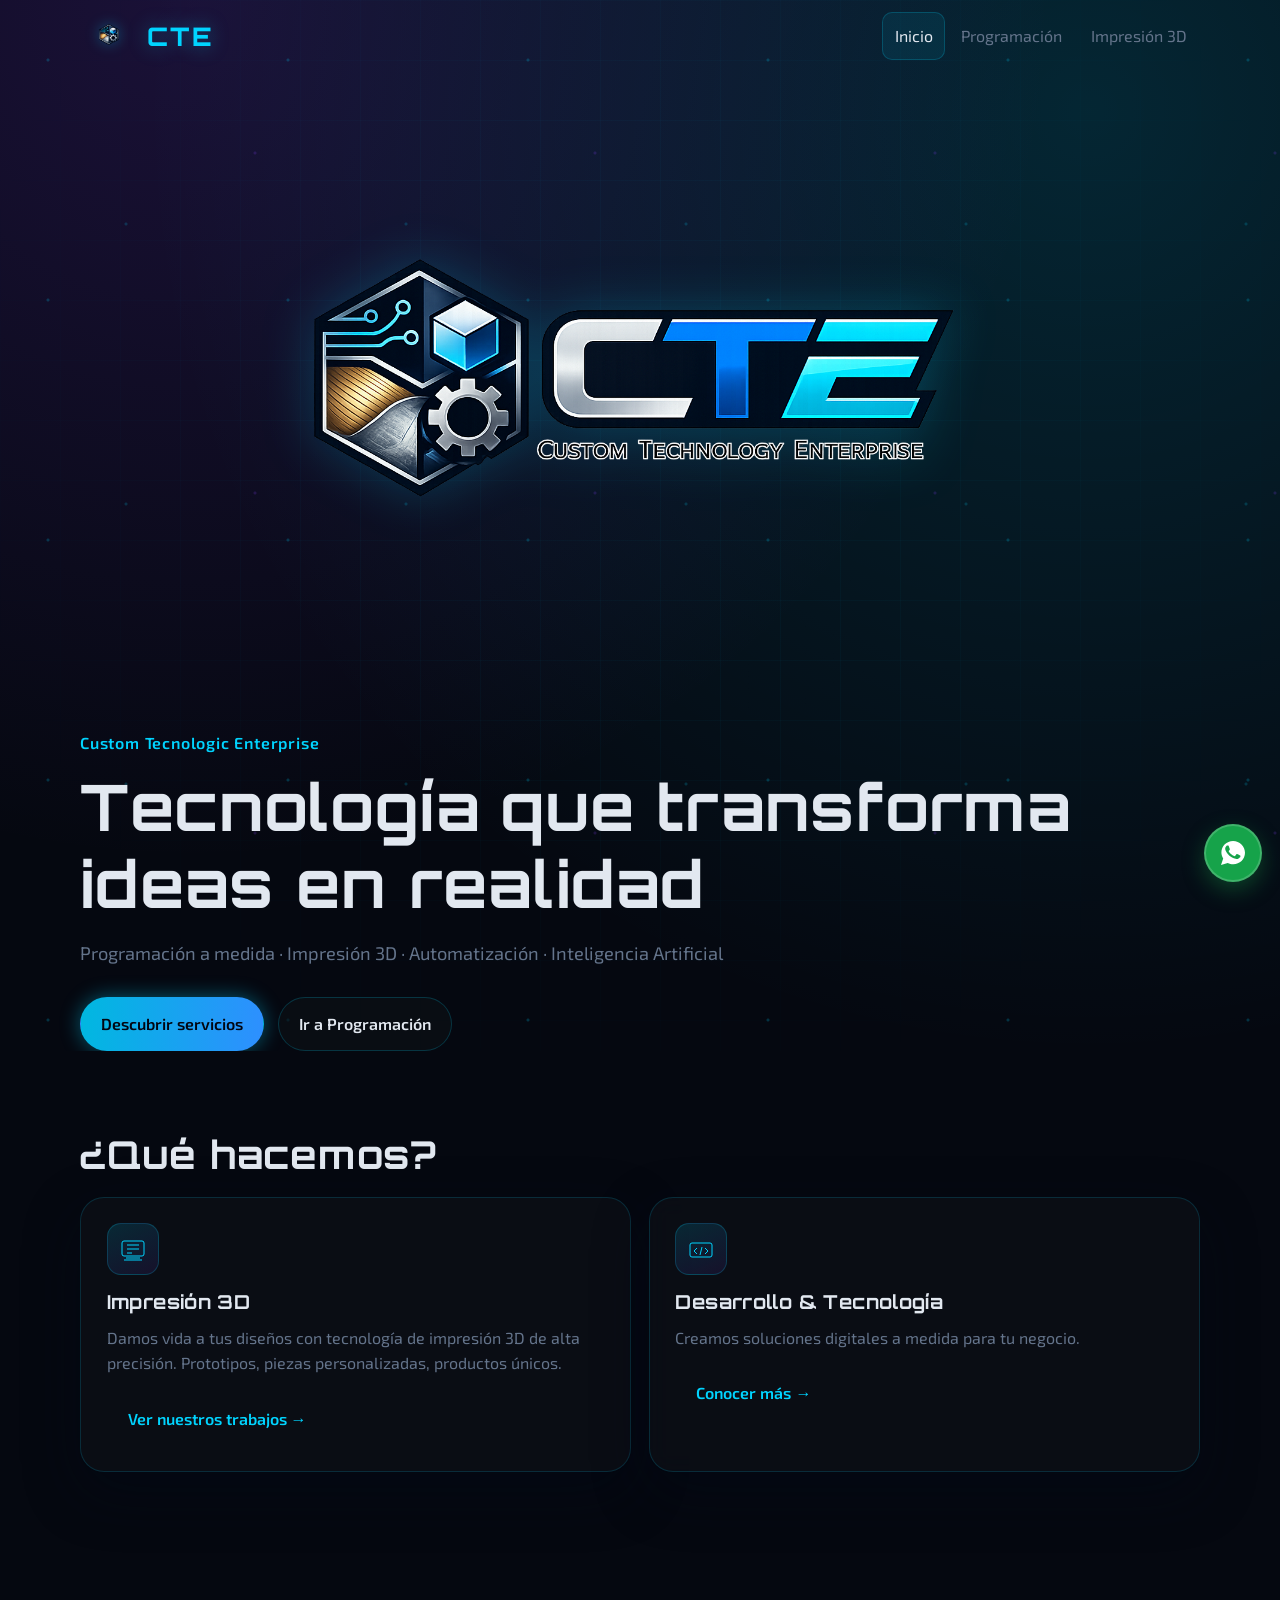
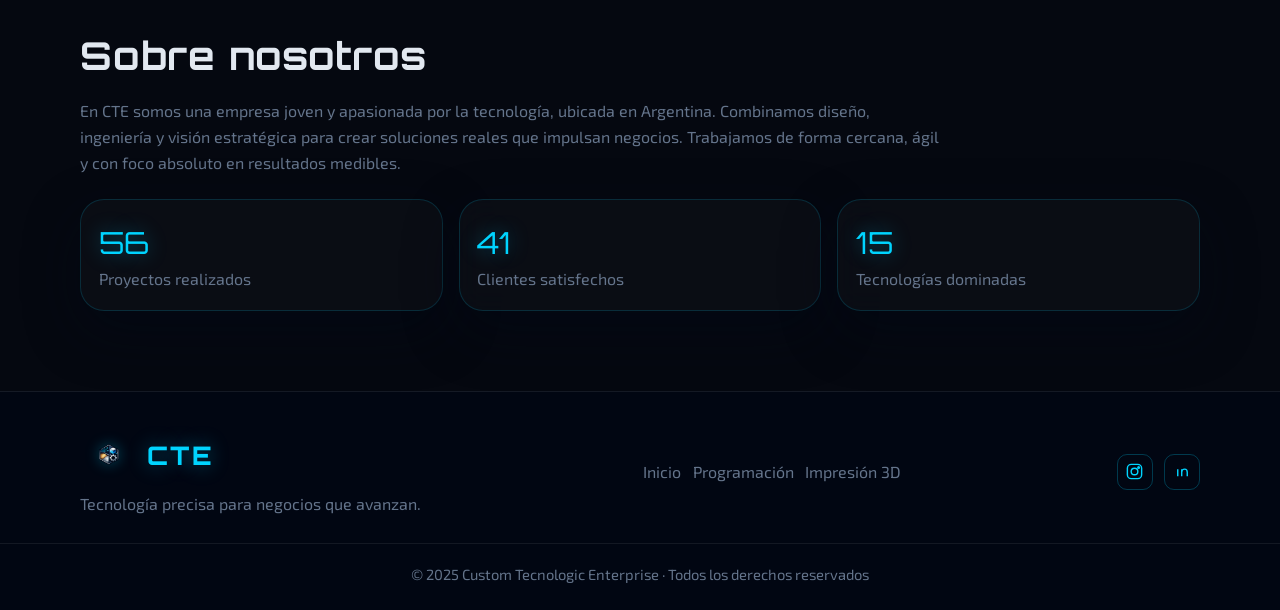
==== index.html @ 57e30d7e "Inicializar repositorio del sitio CTE. Guardar la versión completa del sitio estático con páginas, e" ====
<!doctype html>
<html lang="es">
  <head>
    <meta charset="UTF-8" />
    <meta name="viewport" content="width=device-width, initial-scale=1.0" />
    <title>CTE | Custom Tecnologic Enterprise</title>
    <meta
      name="description"
      content="Custom Tecnologic Enterprise (CTE): programación a medida, impresión 3D, automatización e inteligencia artificial para transformar ideas en realidad."
    />
    <meta
      name="keywords"
      content="CTE, Custom Tecnologic Enterprise, desarrollo web, impresión 3D, automatización, inteligencia artificial, tecnología"
    />
    <meta name="author" content="Custom Tecnologic Enterprise" />
    <meta property="og:type" content="website" />
    <meta property="og:title" content="CTE | Tecnología que transforma ideas en realidad" />
    <meta
      property="og:description"
      content="Programación a medida, impresión 3D, automatización e IA con estética tecnológica y precisión profesional."
    />
    <meta property="og:url" content="https://www.tu-dominio-cte.com/" />
    <meta property="og:image" content="https://www.tu-dominio-cte.com/assets/og-image.jpg" />
    <meta name="twitter:card" content="summary_large_image" />
    <meta name="theme-color" content="#050810" />
    <link rel="canonical" href="https://www.tu-dominio-cte.com/" />
    <link rel="preconnect" href="https://fonts.googleapis.com" />
    <link rel="preconnect" href="https://fonts.gstatic.com" crossorigin />
    <link
      href="https://fonts.googleapis.com/css2?family=Exo+2:wght@300;400;500;600;700&family=Orbitron:wght@500;700;800&display=swap"
      rel="stylesheet"
    />
    <link
      rel="icon"
      type="image/svg+xml"
      href="data:image/svg+xml,%3Csvg xmlns='http://www.w3.org/2000/svg' viewBox='0 0 96 96'%3E%3Crect width='96' height='96' rx='16' fill='%23050810'/%3E%3Cpath d='M68 28c-4.8-4-11.2-6-19.2-6-8.8 0-15.8 2.6-21 7.8S20 42.3 20 50.8c0 8.6 2.6 15.1 7.8 19.6S40 77.2 48.8 77.2c8 0 14.4-2 19.2-6v-9.8c-5.2 4.7-11.3 7.1-18.2 7.1-5.8 0-10.6-1.7-14.4-5.1s-5.7-7.6-5.7-12.7c0-5.2 1.9-9.4 5.7-12.8s8.6-5.1 14.4-5.1c6.9 0 13 2.4 18.2 7.1V28z' fill='%2300d4ff'/%3E%3C/svg%3E"
    />
    <link rel="stylesheet" href="css/styles.css" />
  </head>
  <body data-page="inicio">
    <header class="site-header" id="top">
      <div class="container nav-wrap">
        <a href="index.html" class="brand brand-logo" aria-label="CTE Inicio">
          <img src="img/logo CTE.png" alt="Logo CTE" />
          <span>CTE</span>
        </a>
        <button class="menu-toggle" aria-label="Abrir menú" aria-expanded="false" aria-controls="site-nav">
          <span></span><span></span><span></span>
        </button>
        <nav class="site-nav" id="site-nav">
          <a href="index.html" class="active">Inicio</a>
          <a href="programacion.html">Programación</a>
          <!-- REEMPLAZAR CON URL DEL SITIO 3D -->
          <a href="https://www.PLACEHOLDER-3D.com" target="_blank" rel="noopener noreferrer">Impresión 3D</a>
        </nav>
      </div>
    </header>

    <main>
      <section class="hero reveal" id="hero">
        <div class="hero-grid"></div>
        <div class="hero-particles"></div>
        <div class="container hero-content">
          <img src="img/marca CTE (sin fondo).png" alt="Marca completa de CTE" class="hero-brand-image stagger" />
          <p class="hero-kicker stagger">Custom Tecnologic Enterprise</p>
          <h1 class="stagger">Tecnología que transforma ideas en realidad</h1>
          <p class="hero-subtitle stagger">
            Programación a medida · Impresión 3D · Automatización · Inteligencia Artificial
          </p>
          <div class="hero-actions stagger">
            <a href="#servicios" class="btn btn-primary">Descubrir servicios</a>
            <a href="programacion.html" class="btn btn-ghost">Ir a Programación</a>
          </div>
        </div>
      </section>

      <section class="section reveal" id="servicios">
        <div class="container">
          <h2>¿Qué hacemos?</h2>
          <div class="service-cards two-col">
            <article class="card service-card">
              <div class="icon-wrap" aria-hidden="true">
                <svg viewBox="0 0 64 64" class="icon-svg">
                  <rect x="10" y="16" width="44" height="30" rx="4"></rect>
                  <path d="M20 24h24M20 32h24M20 40h10"></path>
                  <path d="M18 50h28M14 54h36"></path>
                </svg>
              </div>
              <h3>Impresión 3D</h3>
              <p>
                Damos vida a tus diseños con tecnología de impresión 3D de alta precisión. Prototipos, piezas
                personalizadas, productos únicos.
              </p>
              <!-- REEMPLAZAR CON URL DEL SITIO 3D -->
              <a
                href="https://www.PLACEHOLDER-3D.com"
                class="btn btn-link"
                target="_blank"
                rel="noopener noreferrer"
              >
                Ver nuestros trabajos →
              </a>
            </article>

            <article class="card service-card">
              <div class="icon-wrap" aria-hidden="true">
                <svg viewBox="0 0 64 64" class="icon-svg">
                  <path d="M14 20h36a4 4 0 0 1 4 4v20a4 4 0 0 1-4 4H14a4 4 0 0 1-4-4V24a4 4 0 0 1 4-4z"></path>
                  <path d="m24 30-6 6 6 6M40 30l6 6-6 6M34 28l-4 16"></path>
                </svg>
              </div>
              <h3>Desarrollo &amp; Tecnología</h3>
              <p>Creamos soluciones digitales a medida para tu negocio.</p>
              <a href="programacion.html" class="btn btn-link">Conocer más →</a>
            </article>
          </div>
        </div>
      </section>

      <section class="section reveal" id="nosotros">
        <div class="container">
          <h2>Sobre nosotros</h2>
          <p class="about-text">
            En CTE somos una empresa joven y apasionada por la tecnología, ubicada en Argentina. Combinamos diseño,
            ingeniería y visión estratégica para crear soluciones reales que impulsan negocios. Trabajamos de forma
            cercana, ágil y con foco absoluto en resultados medibles.
          </p>

          <div class="stats-grid">
            <article class="card stat-card">
              <!-- REEMPLAZAR CON MÉTRICA REAL -->
              <span class="stat-number" data-count="85">0</span>
              <p>Proyectos realizados</p>
            </article>
            <article class="card stat-card">
              <!-- REEMPLAZAR CON MÉTRICA REAL -->
              <span class="stat-number" data-count="63">0</span>
              <p>Clientes satisfechos</p>
            </article>
            <article class="card stat-card">
              <!-- REEMPLAZAR CON MÉTRICA REAL -->
              <span class="stat-number" data-count="24">0</span>
              <p>Tecnologías dominadas</p>
            </article>
          </div>
        </div>
      </section>
    </main>

    <a
      href="https://api.whatsapp.com/send?phone=542645190791"
      class="whatsapp-float"
      target="_blank"
      rel="noopener noreferrer"
      aria-label="Contactar por WhatsApp"
      data-tooltip="¡Hablemos!"
    >
      <svg viewBox="0 0 32 32" aria-hidden="true">
        <path
          d="M16.1 4C9.6 4 4.4 9.1 4.4 15.5c0 2.1.6 4.2 1.8 6L4 28l6.7-2.1c1.7.9 3.6 1.4 5.5 1.4h.1c6.5 0 11.7-5.1 11.7-11.5S22.6 4 16.1 4zm6.8 16.2c-.3.8-1.7 1.6-2.3 1.7-.6.1-1.4.2-4.5-1-3.8-1.5-6.2-5.3-6.4-5.5-.2-.3-1.5-1.9-1.5-3.6s.9-2.5 1.2-2.9c.3-.4.7-.5.9-.5h.7c.2 0 .5 0 .7.5.3.8 1 2.8 1.1 3 .1.2.1.5 0 .7-.1.2-.2.4-.4.6-.2.2-.4.4-.5.5-.2.2-.3.5-.1.8.2.4 1 1.6 2.1 2.5 1.5 1.3 2.8 1.8 3.2 2 .4.2.6.2.9-.1.3-.3 1.1-1.2 1.4-1.7.2-.4.5-.3.8-.2.3.1 2.2 1 2.5 1.2.4.2.6.3.7.5.1.1.1.8-.2 1.6z"
        />
      </svg>
    </a>

    <footer class="site-footer">
      <div class="container footer-grid">
        <div>
          <a href="index.html" class="brand brand-logo">
            <img src="img/logo CTE.png" alt="Logo CTE" />
            <span>CTE</span>
          </a>
          <p>Tecnología precisa para negocios que avanzan.</p>
        </div>
        <nav class="footer-links">
          <a href="index.html">Inicio</a>
          <a href="programacion.html">Programación</a>
          <!-- REEMPLAZAR CON URL DEL SITIO 3D -->
          <a href="https://www.PLACEHOLDER-3D.com" target="_blank" rel="noopener noreferrer">Impresión 3D</a>
        </nav>
        <div class="socials">
          <!-- REEMPLAZAR CON URL REAL DE INSTAGRAM -->
          <a href="#" aria-label="Instagram">
            <svg viewBox="0 0 24 24">
              <rect x="3" y="3" width="18" height="18" rx="5"></rect>
              <circle cx="12" cy="12" r="4.2"></circle>
              <circle cx="17.2" cy="6.8" r="1"></circle>
            </svg>
          </a>
          <!-- REEMPLAZAR CON URL REAL DE LINKEDIN -->
          <a href="#" aria-label="LinkedIn">
            <svg viewBox="0 0 24 24">
              <path d="M6 9v9M6 6h.01M11 9v9M11 13c0-2 1.2-4 3.8-4 2.6 0 3.2 1.8 3.2 4v5"></path>
            </svg>
          </a>
        </div>
      </div>
      <p class="copyright">© 2025 Custom Tecnologic Enterprise · Todos los derechos reservados</p>
    </footer>

    <script src="js/main.js"></script>
  </body>
</html>
---- css/styles.css ----
:root {
  --color-bg: #050810;
  --color-surface: #0d1117;
  --color-accent: #00d4ff;
  --color-accent-2: #7c3aed;
  --color-text: #e2e8f0;
  --color-text-muted: #64748b;
  --color-success: #22c55e;
  --border-soft: rgba(0, 212, 255, 0.2);
  --glass-bg: rgba(13, 17, 23, 0.7);
  --glow-cyan: 0 0 20px rgba(0, 212, 255, 0.4);
  --glow-green: 0 0 20px rgba(34, 197, 94, 0.45);
  --shadow-deep: 0 20px 55px rgba(3, 9, 22, 0.45);
  --radius-md: 16px;
  --radius-lg: 24px;
  --transition: all 0.3s ease;
}

*,
*::before,
*::after {
  box-sizing: border-box;
}

html {
  scroll-behavior: smooth;
}

body {
  margin: 0;
  font-family: "Exo 2", sans-serif;
  color: var(--color-text);
  background:
    radial-gradient(circle at 15% 0%, rgba(124, 58, 237, 0.18) 0%, transparent 35%),
    radial-gradient(circle at 85% 5%, rgba(0, 212, 255, 0.15) 0%, transparent 40%),
    var(--color-bg);
  line-height: 1.6;
  overflow-x: hidden;
}

::selection {
  background: var(--color-accent);
  color: var(--color-bg);
}

::-webkit-scrollbar {
  width: 10px;
}

::-webkit-scrollbar-track {
  background: #070b14;
}

::-webkit-scrollbar-thumb {
  border-radius: 999px;
  background: linear-gradient(180deg, var(--color-accent), var(--color-accent-2));
}

a {
  color: inherit;
  text-decoration: none;
  transition: var(--transition);
}

p {
  margin: 0;
  color: var(--color-text-muted);
}

h1,
h2,
h3 {
  font-family: "Orbitron", sans-serif;
  line-height: 1.2;
  margin: 0;
  letter-spacing: 0.02em;
}

h1 {
  font-size: clamp(2rem, 6vw, 4rem);
}

h2 {
  font-size: clamp(1.6rem, 4vw, 2.4rem);
  margin-bottom: 1.25rem;
}

h3 {
  font-size: 1.2rem;
  margin-bottom: 0.7rem;
}

.container {
  width: min(1120px, calc(100% - 2rem));
  margin: 0 auto;
}

.section {
  padding: 4.2rem 0;
}

.site-header {
  position: fixed;
  top: 0;
  width: 100%;
  z-index: 30;
  background: transparent;
  border-bottom: 1px solid transparent;
  transition: var(--transition);
}

.site-header.scrolled {
  background: rgba(5, 8, 16, 0.82);
  border-color: rgba(255, 255, 255, 0.08);
  backdrop-filter: blur(10px);
}

.nav-wrap {
  min-height: 72px;
  display: flex;
  align-items: center;
  justify-content: space-between;
  gap: 1rem;
}

.brand {
  font-family: "Orbitron", sans-serif;
  font-size: 1.6rem;
  font-weight: 800;
  letter-spacing: 0.1em;
  color: var(--color-accent);
  text-shadow: var(--glow-cyan);
}

.brand-logo {
  display: inline-flex;
  align-items: center;
  gap: 0.55rem;
}

.brand-logo img {
  width: 50px;
  height: 50px;
  object-fit: contain;
  filter: drop-shadow(0 0 7px rgba(0, 212, 255, 0.3));
}

.brand-logo span {
  display: inline-block;
}

.site-nav {
  position: absolute;
  top: 72px;
  right: 1rem;
  left: 1rem;
  display: flex;
  flex-direction: column;
  padding: 1rem;
  border-radius: var(--radius-md);
  border: 1px solid var(--border-soft);
  background: rgba(5, 8, 16, 0.96);
  transform-origin: top;
  transform: scaleY(0);
  opacity: 0;
  pointer-events: none;
  transition: var(--transition);
}

.site-nav.open {
  transform: scaleY(1);
  opacity: 1;
  pointer-events: auto;
}

.site-nav a {
  padding: 0.7rem 0.8rem;
  color: var(--color-text-muted);
  border-radius: 10px;
}

.site-nav a:hover,
.site-nav a.active {
  color: var(--color-text);
  background: rgba(0, 212, 255, 0.08);
  box-shadow: inset 0 0 0 1px rgba(0, 212, 255, 0.2);
}

.menu-toggle {
  border: 1px solid var(--border-soft);
  background: rgba(5, 8, 16, 0.6);
  width: 45px;
  height: 42px;
  border-radius: 10px;
  display: grid;
  place-content: center;
  gap: 5px;
  cursor: pointer;
  transition: var(--transition);
}

.menu-toggle:hover {
  box-shadow: var(--glow-cyan);
}

.menu-toggle span {
  width: 20px;
  height: 2px;
  background: var(--color-text);
  transition: var(--transition);
}

.menu-toggle.open span:nth-child(1) {
  transform: translateY(7px) rotate(45deg);
}

.menu-toggle.open span:nth-child(2) {
  opacity: 0;
}

.menu-toggle.open span:nth-child(3) {
  transform: translateY(-7px) rotate(-45deg);
}

.hero {
  position: relative;
  min-height: clamp(600px, 85vh, 760px);
  padding-top: 96px;
  display: flex;
  align-items: center;
  overflow: hidden;
}

.hero-grid {
  position: absolute;
  inset: 0;
  background-image:
    linear-gradient(rgba(0, 212, 255, 0.12) 1px, transparent 1px),
    linear-gradient(90deg, rgba(0, 212, 255, 0.12) 1px, transparent 1px);
  background-size: 60px 60px;
  mask-image: radial-gradient(circle at 50% 40%, #000 35%, transparent 80%);
  opacity: 0.25;
  animation: gridFloat 14s linear infinite;
}

.hero-particles {
  position: absolute;
  inset: 0;
  background:
    radial-gradient(circle at 20% 25%, rgba(0, 212, 255, 0.35) 0 1px, transparent 2px),
    radial-gradient(circle at 75% 45%, rgba(124, 58, 237, 0.35) 0 1px, transparent 2px),
    radial-gradient(circle at 45% 80%, rgba(0, 212, 255, 0.3) 0 1px, transparent 2px);
  background-size:
    240px 240px,
    340px 340px,
    280px 280px;
  opacity: 0.6;
  animation: pulseBg 9s ease-in-out infinite alternate;
}

.hero-content {
  position: relative;
  z-index: 2;
}

.hero-brand-image {
  display: block;
  width: min(920px, 100%);
  margin: 0 auto 1.3rem;
  object-fit: contain;
  filter: drop-shadow(0 0 26px rgba(0, 212, 255, 0.22));
}

.hero-kicker {
  margin-bottom: 0.85rem;
  color: var(--color-accent);
  font-weight: 600;
  letter-spacing: 0.05em;
}

.hero-subtitle {
  margin-top: 1rem;
  max-width: 760px;
  font-size: 1.05rem;
}

.hero-actions {
  margin-top: 1.8rem;
  display: flex;
  flex-wrap: wrap;
  gap: 0.9rem;
}

.btn {
  border-radius: 999px;
  padding: 0.82rem 1.25rem;
  font-weight: 600;
  border: 1px solid transparent;
  display: inline-flex;
  align-items: center;
  justify-content: center;
  gap: 0.5rem;
}

.btn-primary {
  background: linear-gradient(95deg, #00b8e0, #2e8fff);
  color: #020611;
  box-shadow: var(--glow-cyan);
}

.btn-primary:hover {
  transform: translateY(-2px);
}

.btn-ghost {
  border-color: var(--border-soft);
  background: rgba(13, 17, 23, 0.6);
}

.btn-ghost:hover {
  border-color: var(--color-accent);
  box-shadow: var(--glow-cyan);
}

.card {
  border-radius: var(--radius-lg);
  border: 1px solid rgba(0, 212, 255, 0.16);
  background: var(--glass-bg);
  backdrop-filter: blur(12px);
  box-shadow: var(--shadow-deep);
}

.service-cards {
  display: grid;
  gap: 1.1rem;
}

.service-card {
  padding: 1.25rem;
  transition: var(--transition);
}

.service-card:hover {
  transform: scale(1.02);
  border-color: rgba(0, 212, 255, 0.45);
  box-shadow: var(--shadow-deep), var(--glow-cyan);
}

.icon-wrap {
  width: 52px;
  height: 52px;
  margin-bottom: 0.95rem;
  border-radius: 14px;
  display: grid;
  place-items: center;
  background: linear-gradient(155deg, rgba(0, 212, 255, 0.14), rgba(124, 58, 237, 0.1));
  border: 1px solid var(--border-soft);
}

.icon-svg {
  width: 32px;
  height: 32px;
  stroke: var(--color-accent);
  stroke-width: 2;
  fill: none;
}

.btn-link {
  margin-top: 1rem;
  color: var(--color-accent);
  font-weight: 600;
  display: inline-block;
}

.btn-link:hover {
  text-shadow: var(--glow-cyan);
}

.about-text {
  max-width: 860px;
}

.stats-grid {
  margin-top: 1.5rem;
  display: grid;
  gap: 1rem;
}

.stat-card {
  padding: 1.1rem;
}

.stat-number {
  font-family: "Orbitron", sans-serif;
  font-size: 1.9rem;
  color: var(--color-accent);
  text-shadow: var(--glow-cyan);
}

.breadcrumb {
  margin-bottom: 0.95rem;
  color: var(--color-text-muted);
}

.breadcrumb a:hover {
  color: var(--color-accent);
}

.service-grid {
  grid-template-columns: 1fr;
}

.steps-wrap {
  position: relative;
  display: grid;
  gap: 1rem;
}

.steps-line {
  display: none;
}

.step-card {
  position: relative;
  padding: 1.2rem;
  border-radius: var(--radius-md);
  border: 1px solid rgba(0, 212, 255, 0.2);
  background: rgba(13, 17, 23, 0.65);
}

.step-card span {
  width: 32px;
  height: 32px;
  display: inline-grid;
  place-items: center;
  border-radius: 50%;
  margin-bottom: 0.8rem;
  font-family: "Orbitron", sans-serif;
  background: rgba(0, 212, 255, 0.15);
  color: var(--color-accent);
}

.cta-section {
  padding-top: 1rem;
  padding-bottom: 4rem;
}

.cta-box {
  padding: 2rem 1.2rem;
  border-radius: var(--radius-lg);
  border: 1px solid rgba(0, 212, 255, 0.2);
  background:
    linear-gradient(140deg, rgba(0, 212, 255, 0.12), rgba(124, 58, 237, 0.12)),
    rgba(13, 17, 23, 0.8);
  text-align: center;
}

.cta-box p {
  max-width: 760px;
  margin: 0.6rem auto 0;
}

.btn-whatsapp {
  margin-top: 1.4rem;
  background: #16a34a;
  color: #f8fafc;
  border-color: rgba(255, 255, 255, 0.16);
}

.btn-whatsapp svg {
  width: 22px;
  height: 22px;
  fill: currentColor;
}

.btn-whatsapp:hover {
  box-shadow: var(--glow-green);
  transform: translateY(-2px);
}

.whatsapp-float {
  position: fixed;
  right: 18px;
  bottom: 18px;
  width: 58px;
  height: 58px;
  border-radius: 50%;
  display: grid;
  place-items: center;
  z-index: 35;
  background: #16a34a;
  border: 2px solid rgba(255, 255, 255, 0.18);
  box-shadow: 0 8px 22px rgba(22, 163, 74, 0.35);
  animation: softPulse 2.1s infinite;
}

.whatsapp-float svg {
  width: 32px;
  height: 32px;
  fill: #fff;
}

.whatsapp-float::after {
  content: attr(data-tooltip);
  position: absolute;
  right: 70px;
  background: rgba(13, 17, 23, 0.95);
  border: 1px solid rgba(34, 197, 94, 0.3);
  color: #dcfce7;
  padding: 0.35rem 0.6rem;
  border-radius: 8px;
  white-space: nowrap;
  opacity: 0;
  transform: translateY(5px);
  pointer-events: none;
  transition: var(--transition);
}

.whatsapp-float:hover::after {
  opacity: 1;
  transform: translateY(0);
}

.site-footer {
  border-top: 1px solid rgba(255, 255, 255, 0.08);
  background: rgba(2, 6, 18, 0.9);
  padding-top: 2.2rem;
}

.footer-grid {
  display: grid;
  gap: 1.4rem;
}

.footer-links {
  display: flex;
  flex-wrap: wrap;
  gap: 0.7rem;
}

.footer-links a {
  color: var(--color-text-muted);
}

.footer-links a:hover {
  color: var(--color-accent);
}

.socials {
  display: flex;
  gap: 0.7rem;
}

.socials a {
  width: 36px;
  height: 36px;
  display: grid;
  place-items: center;
  border-radius: 10px;
  border: 1px solid rgba(0, 212, 255, 0.25);
}

.socials a:hover {
  box-shadow: var(--glow-cyan);
}

.socials svg {
  width: 19px;
  height: 19px;
  stroke: var(--color-accent);
  stroke-width: 1.8;
  fill: none;
}

.copyright {
  text-align: center;
  font-size: 0.92rem;
  padding: 1.2rem 1rem 1.5rem;
  border-top: 1px solid rgba(255, 255, 255, 0.07);
  margin-top: 1.6rem;
}

.reveal {
  opacity: 0;
  transform: translateY(24px);
  transition: opacity 0.7s ease, transform 0.7s ease;
}

.reveal.visible {
  opacity: 1;
  transform: translateY(0);
}

.stagger {
  opacity: 0;
  transform: translateY(16px);
  animation: fadeSlideUp 0.65s ease forwards;
}

.stagger:nth-child(1) {
  animation-delay: 0.1s;
}

.stagger:nth-child(2) {
  animation-delay: 0.28s;
}

.stagger:nth-child(3) {
  animation-delay: 0.43s;
}

.stagger:nth-child(4) {
  animation-delay: 0.57s;
}

.cte-easter {
  animation: chroma 1s ease 1;
}

@keyframes fadeSlideUp {
  to {
    opacity: 1;
    transform: translateY(0);
  }
}

@keyframes gridFloat {
  from {
    transform: translateY(0);
  }
  to {
    transform: translateY(60px);
  }
}

@keyframes pulseBg {
  from {
    opacity: 0.4;
  }
  to {
    opacity: 0.8;
  }
}

@keyframes softPulse {
  0%,
  100% {
    transform: scale(1);
  }
  50% {
    transform: scale(1.06);
  }
}

@keyframes chroma {
  0% {
    filter: hue-rotate(0deg);
  }
  100% {
    filter: hue-rotate(140deg);
  }
}

@media (min-width: 768px) {
  .section {
    padding: 5rem 0;
  }

  .site-nav {
    position: static;
    transform: none;
    opacity: 1;
    pointer-events: auto;
    background: transparent;
    border: 0;
    padding: 0;
    flex-direction: row;
    gap: 0.2rem;
  }

  .brand-logo img {
    width: 58px;
    height: 58px;
  }

  .menu-toggle {
    display: none;
  }

  .hero-subtitle {
    font-size: 1.14rem;
  }

  .two-col {
    grid-template-columns: 1fr 1fr;
  }

  .stats-grid {
    grid-template-columns: repeat(3, 1fr);
  }

  .service-grid {
    grid-template-columns: repeat(2, 1fr);
  }

  .steps-wrap {
    grid-template-columns: repeat(3, 1fr);
    gap: 1.2rem;
  }

  .steps-line {
    display: block;
    position: absolute;
    top: 44px;
    left: 12%;
    right: 12%;
    height: 2px;
    background: linear-gradient(90deg, transparent, var(--color-accent), transparent);
    animation: linePulse 2.2s infinite alternate;
  }

  .footer-grid {
    grid-template-columns: 1.2fr 1fr auto;
    align-items: center;
  }
}

@media (min-width: 1024px) {
  .hero {
    min-height: 92vh;
  }

  .service-card {
    padding: 1.6rem;
  }

  .cta-box {
    padding: 2.8rem 2rem;
  }
}

@keyframes linePulse {
  from {
    opacity: 0.35;
  }
  to {
    opacity: 0.9;
  }
}
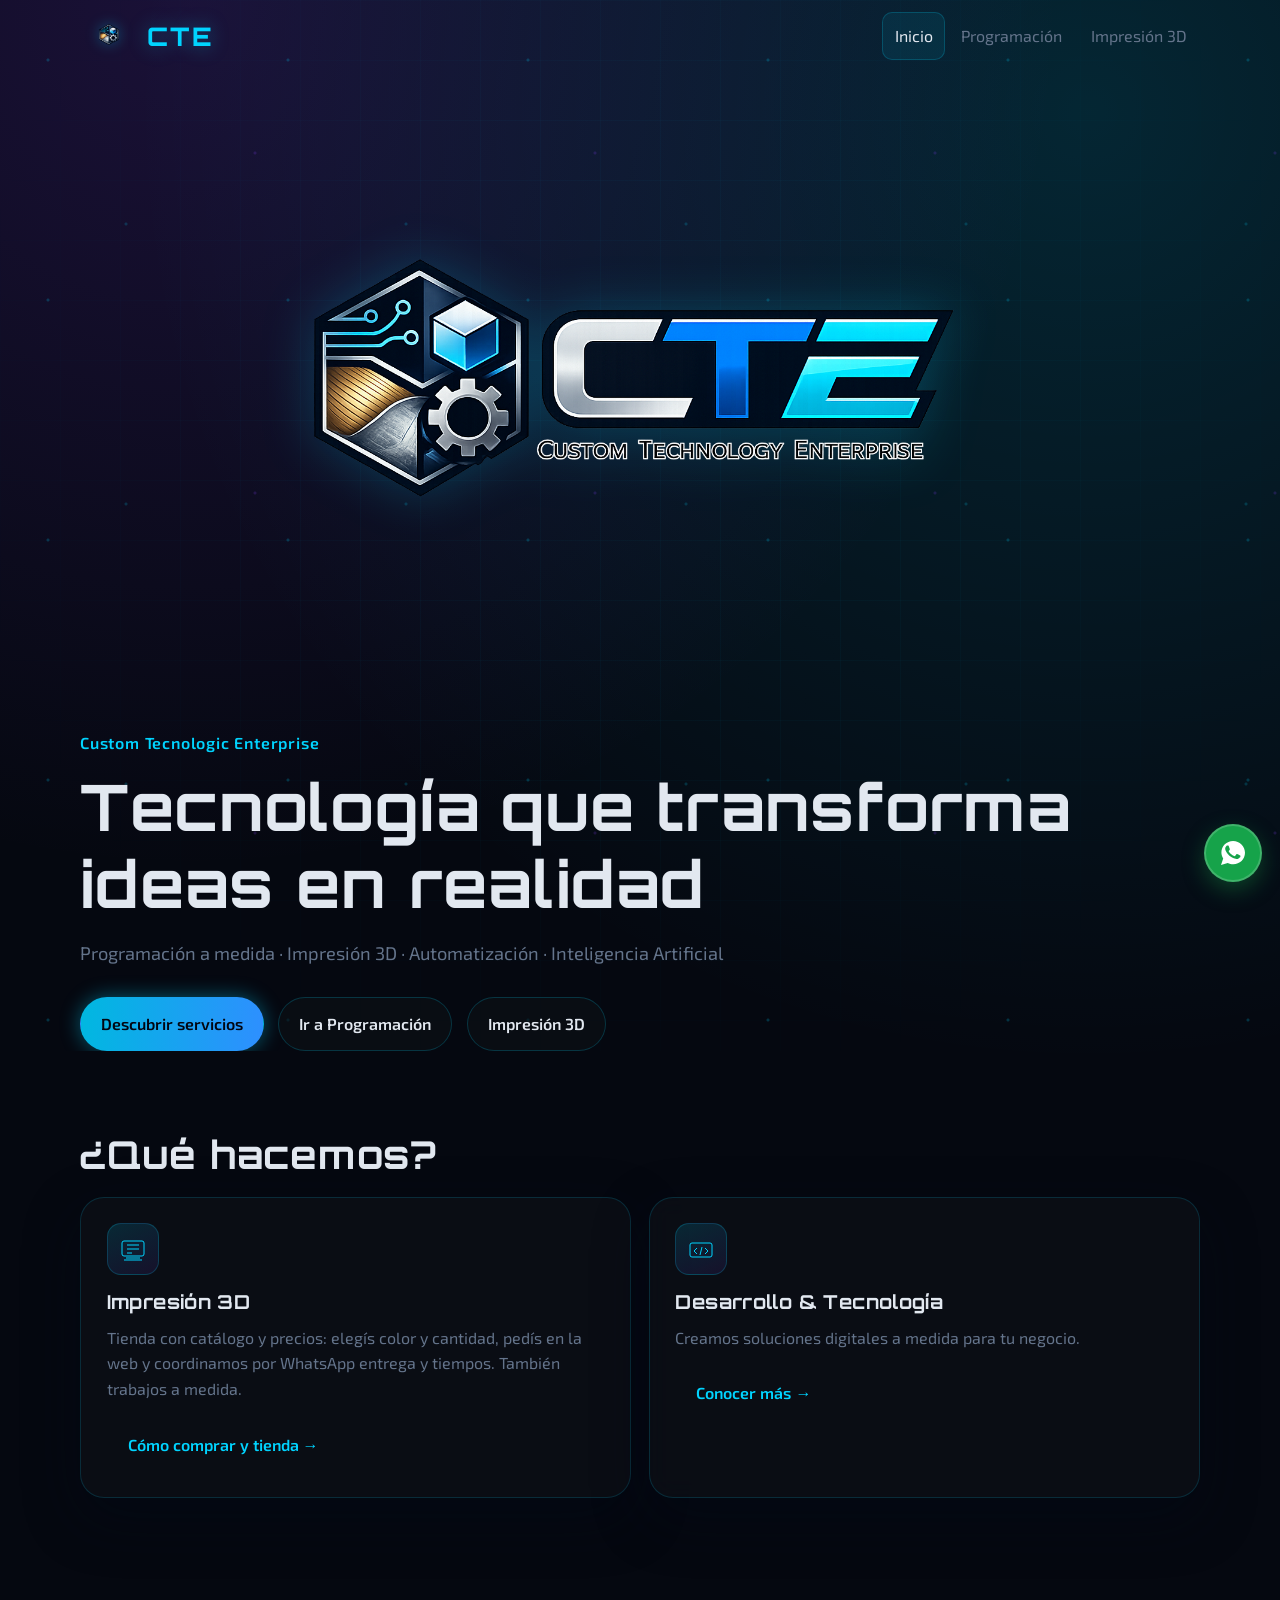
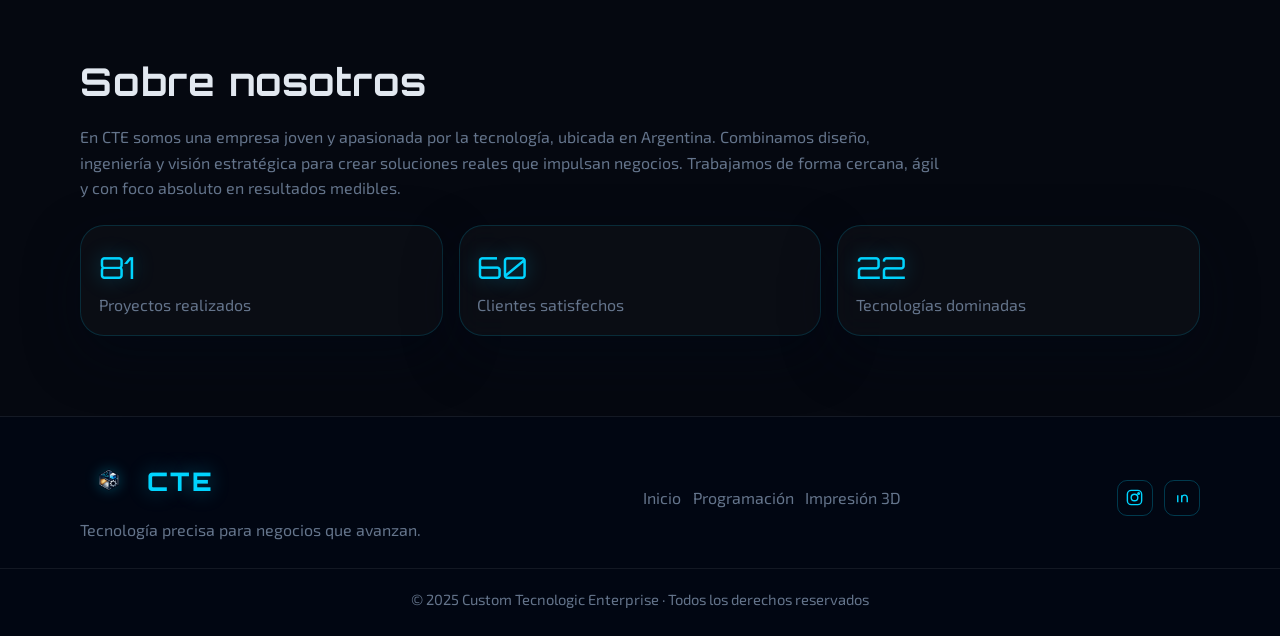
==== commit 26bc4e38: "Añadir página Impresión 3D y enlaces de navegación. Incluye impresion3d.html (flujo tienda, WhatsApp" ====
--- a/index.html
+++ b/index.html
@@ -30,11 +30,8 @@
       href="https://fonts.googleapis.com/css2?family=Exo+2:wght@300;400;500;600;700&family=Orbitron:wght@500;700;800&display=swap"
       rel="stylesheet"
     />
-    <link
-      rel="icon"
-      type="image/svg+xml"
-      href="data:image/svg+xml,%3Csvg xmlns='http://www.w3.org/2000/svg' viewBox='0 0 96 96'%3E%3Crect width='96' height='96' rx='16' fill='%23050810'/%3E%3Cpath d='M68 28c-4.8-4-11.2-6-19.2-6-8.8 0-15.8 2.6-21 7.8S20 42.3 20 50.8c0 8.6 2.6 15.1 7.8 19.6S40 77.2 48.8 77.2c8 0 14.4-2 19.2-6v-9.8c-5.2 4.7-11.3 7.1-18.2 7.1-5.8 0-10.6-1.7-14.4-5.1s-5.7-7.6-5.7-12.7c0-5.2 1.9-9.4 5.7-12.8s8.6-5.1 14.4-5.1c6.9 0 13 2.4 18.2 7.1V28z' fill='%2300d4ff'/%3E%3C/svg%3E"
-    />
+    <link rel="icon" type="image/png" href="img/logo%20CTE.png" />
+    <link rel="apple-touch-icon" href="img/logo%20CTE.png" />
     <link rel="stylesheet" href="css/styles.css" />
   </head>
   <body data-page="inicio">
@@ -50,8 +47,7 @@
         <nav class="site-nav" id="site-nav">
           <a href="index.html" class="active">Inicio</a>
           <a href="programacion.html">Programación</a>
-          <!-- REEMPLAZAR CON URL DEL SITIO 3D -->
-          <a href="https://www.PLACEHOLDER-3D.com" target="_blank" rel="noopener noreferrer">Impresión 3D</a>
+          <a href="impresion3d.html">Impresión 3D</a>
         </nav>
       </div>
     </header>
@@ -70,6 +66,7 @@
           <div class="hero-actions stagger">
             <a href="#servicios" class="btn btn-primary">Descubrir servicios</a>
             <a href="programacion.html" class="btn btn-ghost">Ir a Programación</a>
+            <a href="impresion3d.html" class="btn btn-ghost">Impresión 3D</a>
           </div>
         </div>
       </section>
@@ -88,18 +85,10 @@
               </div>
               <h3>Impresión 3D</h3>
               <p>
-                Damos vida a tus diseños con tecnología de impresión 3D de alta precisión. Prototipos, piezas
-                personalizadas, productos únicos.
+                Tienda con catálogo y precios: elegís color y cantidad, pedís en la web y coordinamos por WhatsApp
+                entrega y tiempos. También trabajos a medida.
               </p>
-              <!-- REEMPLAZAR CON URL DEL SITIO 3D -->
-              <a
-                href="https://www.PLACEHOLDER-3D.com"
-                class="btn btn-link"
-                target="_blank"
-                rel="noopener noreferrer"
-              >
-                Ver nuestros trabajos →
-              </a>
+              <a href="impresion3d.html" class="btn btn-link">Cómo comprar y tienda →</a>
             </article>
 
             <article class="card service-card">
@@ -174,8 +163,7 @@
         <nav class="footer-links">
           <a href="index.html">Inicio</a>
           <a href="programacion.html">Programación</a>
-          <!-- REEMPLAZAR CON URL DEL SITIO 3D -->
-          <a href="https://www.PLACEHOLDER-3D.com" target="_blank" rel="noopener noreferrer">Impresión 3D</a>
+          <a href="impresion3d.html">Impresión 3D</a>
         </nav>
         <div class="socials">
           <!-- REEMPLAZAR CON URL REAL DE INSTAGRAM -->
--- a/css/styles.css
+++ b/css/styles.css
@@ -380,6 +380,54 @@
   max-width: 860px;
 }
 
+.section-3d {
+  border-block: 1px solid rgba(0, 212, 255, 0.12);
+  background:
+    radial-gradient(ellipse 80% 60% at 20% 50%, rgba(0, 212, 255, 0.08), transparent),
+    radial-gradient(ellipse 60% 50% at 90% 30%, rgba(124, 58, 237, 0.1), transparent),
+    rgba(5, 8, 16, 0.35);
+}
+
+.section-3d-inner {
+  display: grid;
+  gap: 1.75rem;
+  align-items: center;
+}
+
+.section-3d-visual {
+  text-align: center;
+}
+
+.section-3d-visual img {
+  width: min(220px, 70vw);
+  height: auto;
+  object-fit: contain;
+  filter: drop-shadow(0 0 22px rgba(0, 212, 255, 0.25));
+}
+
+.section-3d-copy p + p {
+  margin-top: 0.85rem;
+}
+
+.section-3d-copy strong {
+  color: var(--color-text);
+  font-weight: 600;
+}
+
+.section-3d-list {
+  margin: 1.1rem 0 0;
+  padding-left: 1.2rem;
+  color: var(--color-text-muted);
+}
+
+.section-3d-list li + li {
+  margin-top: 0.35rem;
+}
+
+.section-3d-cta {
+  margin-top: 1.5rem;
+}
+
 .stats-grid {
   margin-top: 1.5rem;
   display: grid;
@@ -440,6 +488,16 @@
   color: var(--color-accent);
 }
 
+.step-card p {
+  margin-top: 0.5rem;
+  font-size: 0.95rem;
+}
+
+.service-card p strong {
+  color: var(--color-text);
+  font-weight: 600;
+}
+
 .cta-section {
   padding-top: 1rem;
   padding-bottom: 4rem;
@@ -458,6 +516,64 @@
 .cta-box p {
   max-width: 760px;
   margin: 0.6rem auto 0;
+}
+
+.cta-box-narrow {
+  max-width: 720px;
+  margin-left: auto;
+  margin-right: auto;
+}
+
+.cta-box-left {
+  text-align: left;
+}
+
+.cta-box-left p {
+  margin-left: 0;
+  margin-right: 0;
+  max-width: none;
+}
+
+.cta-box-title-center {
+  text-align: center;
+}
+
+.cta-box-intro {
+  text-align: center;
+  margin-bottom: 1rem !important;
+}
+
+.btn-block {
+  width: 100%;
+  justify-content: center;
+}
+
+.cta-actions {
+  margin-top: 1rem;
+  text-align: center;
+}
+
+.btn-store {
+  font-size: 1rem;
+  padding: 1rem 1.5rem;
+}
+
+.cta-url-line {
+  margin-top: 1.25rem;
+  font-size: 0.95rem;
+  opacity: 0.9;
+}
+
+.link-accent {
+  color: var(--color-accent);
+}
+
+.link-accent:hover {
+  text-shadow: var(--glow-cyan);
+}
+
+.section-lead {
+  margin-bottom: 1.25rem;
 }
 
 .btn-whatsapp {
@@ -695,6 +811,11 @@
     grid-template-columns: 1fr 1fr;
   }
 
+  .section-3d-inner {
+    grid-template-columns: minmax(0, 240px) 1fr;
+    gap: 2.5rem;
+  }
+
   .stats-grid {
     grid-template-columns: repeat(3, 1fr);
   }
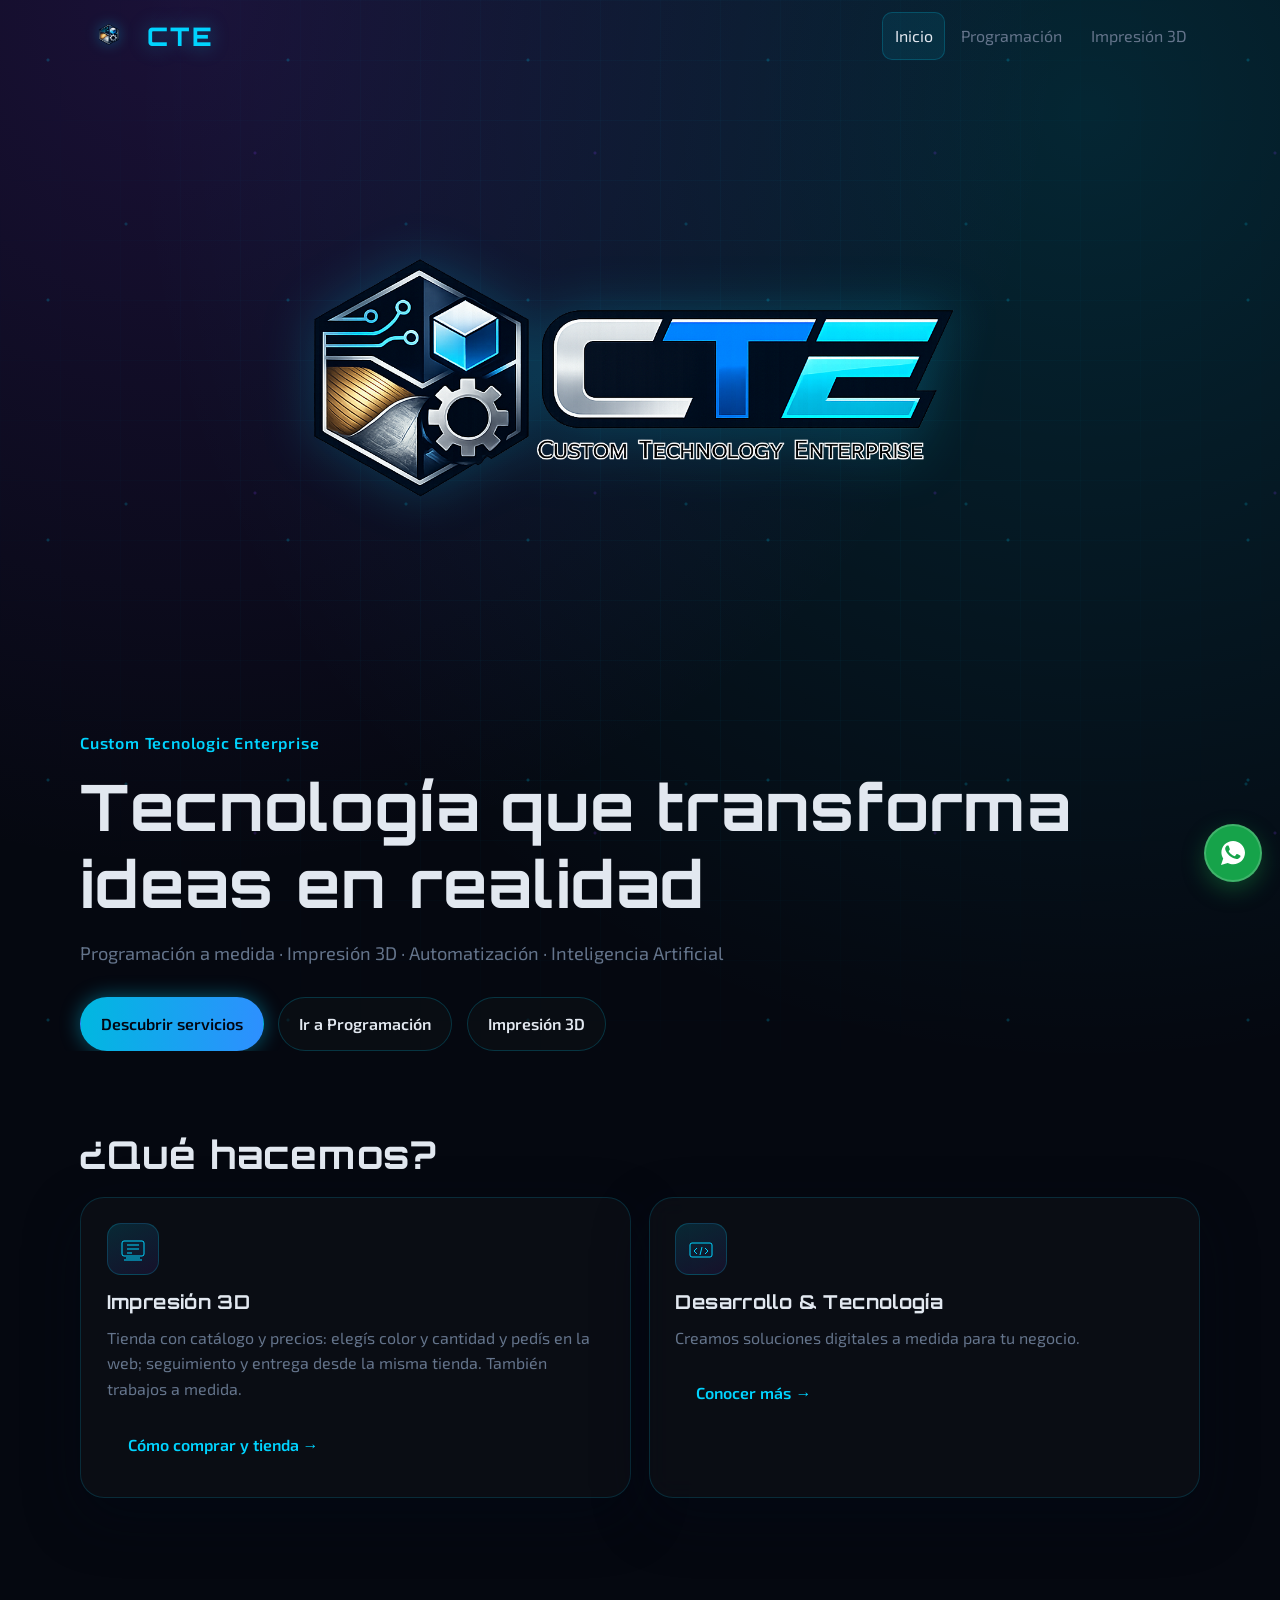
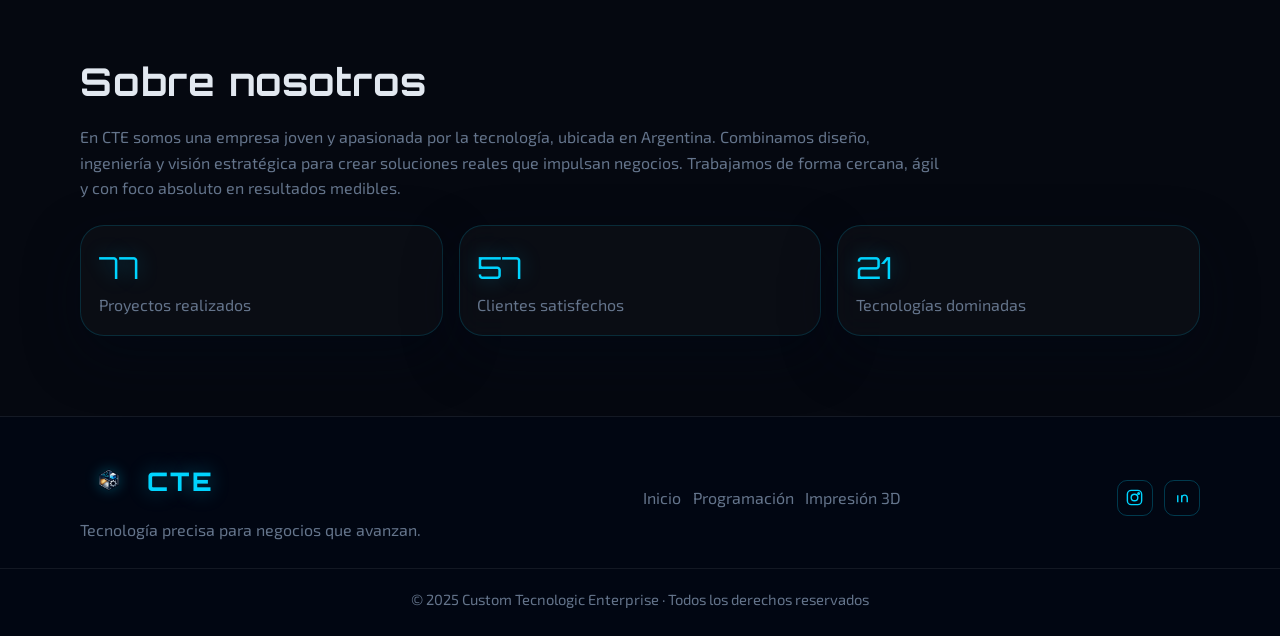
==== commit 3d4f250b: "Quitar coordinación por WhatsApp de la página 3D. La gestión de pedidos queda descrita como flujo so" ====
--- a/index.html
+++ b/index.html
@@ -85,8 +85,8 @@
               </div>
               <h3>Impresión 3D</h3>
               <p>
-                Tienda con catálogo y precios: elegís color y cantidad, pedís en la web y coordinamos por WhatsApp
-                entrega y tiempos. También trabajos a medida.
+                Tienda con catálogo y precios: elegís color y cantidad y pedís en la web; seguimiento y entrega desde
+                la misma tienda. También trabajos a medida.
               </p>
               <a href="impresion3d.html" class="btn btn-link">Cómo comprar y tienda →</a>
             </article>
